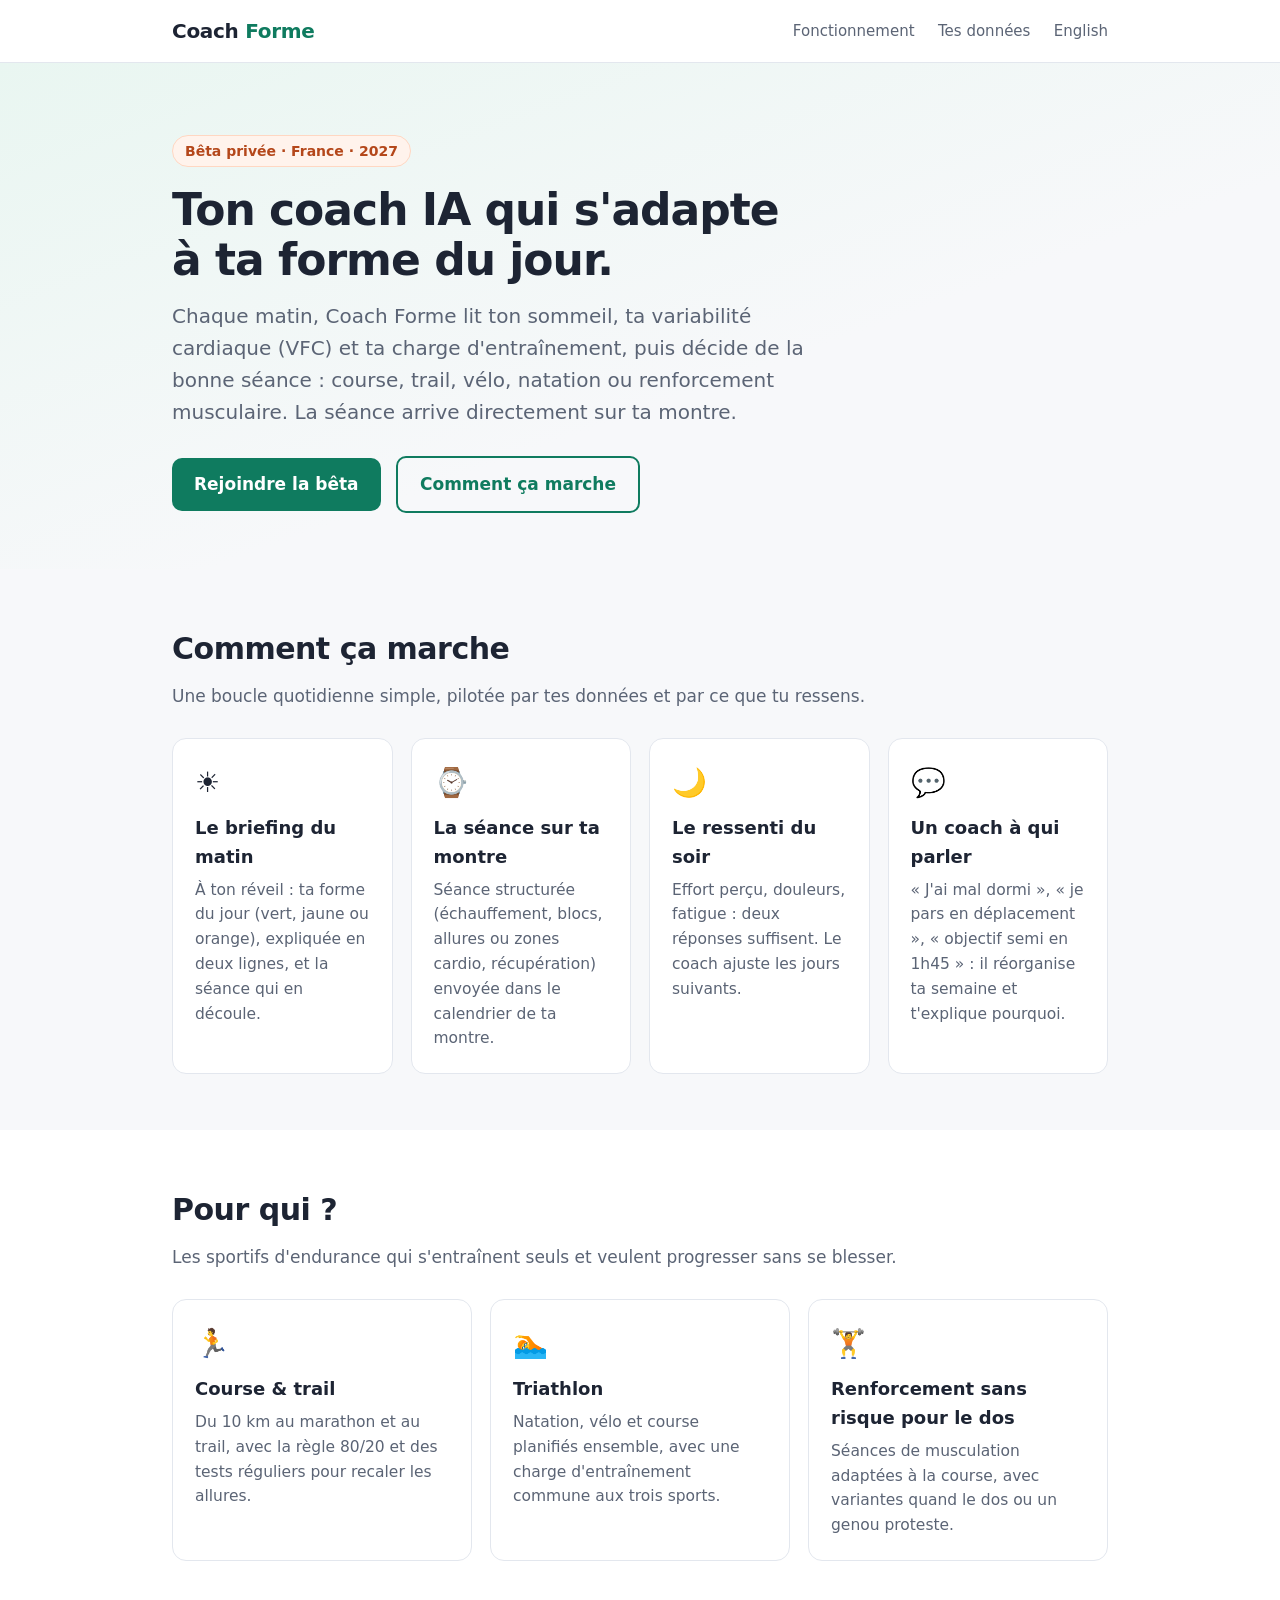
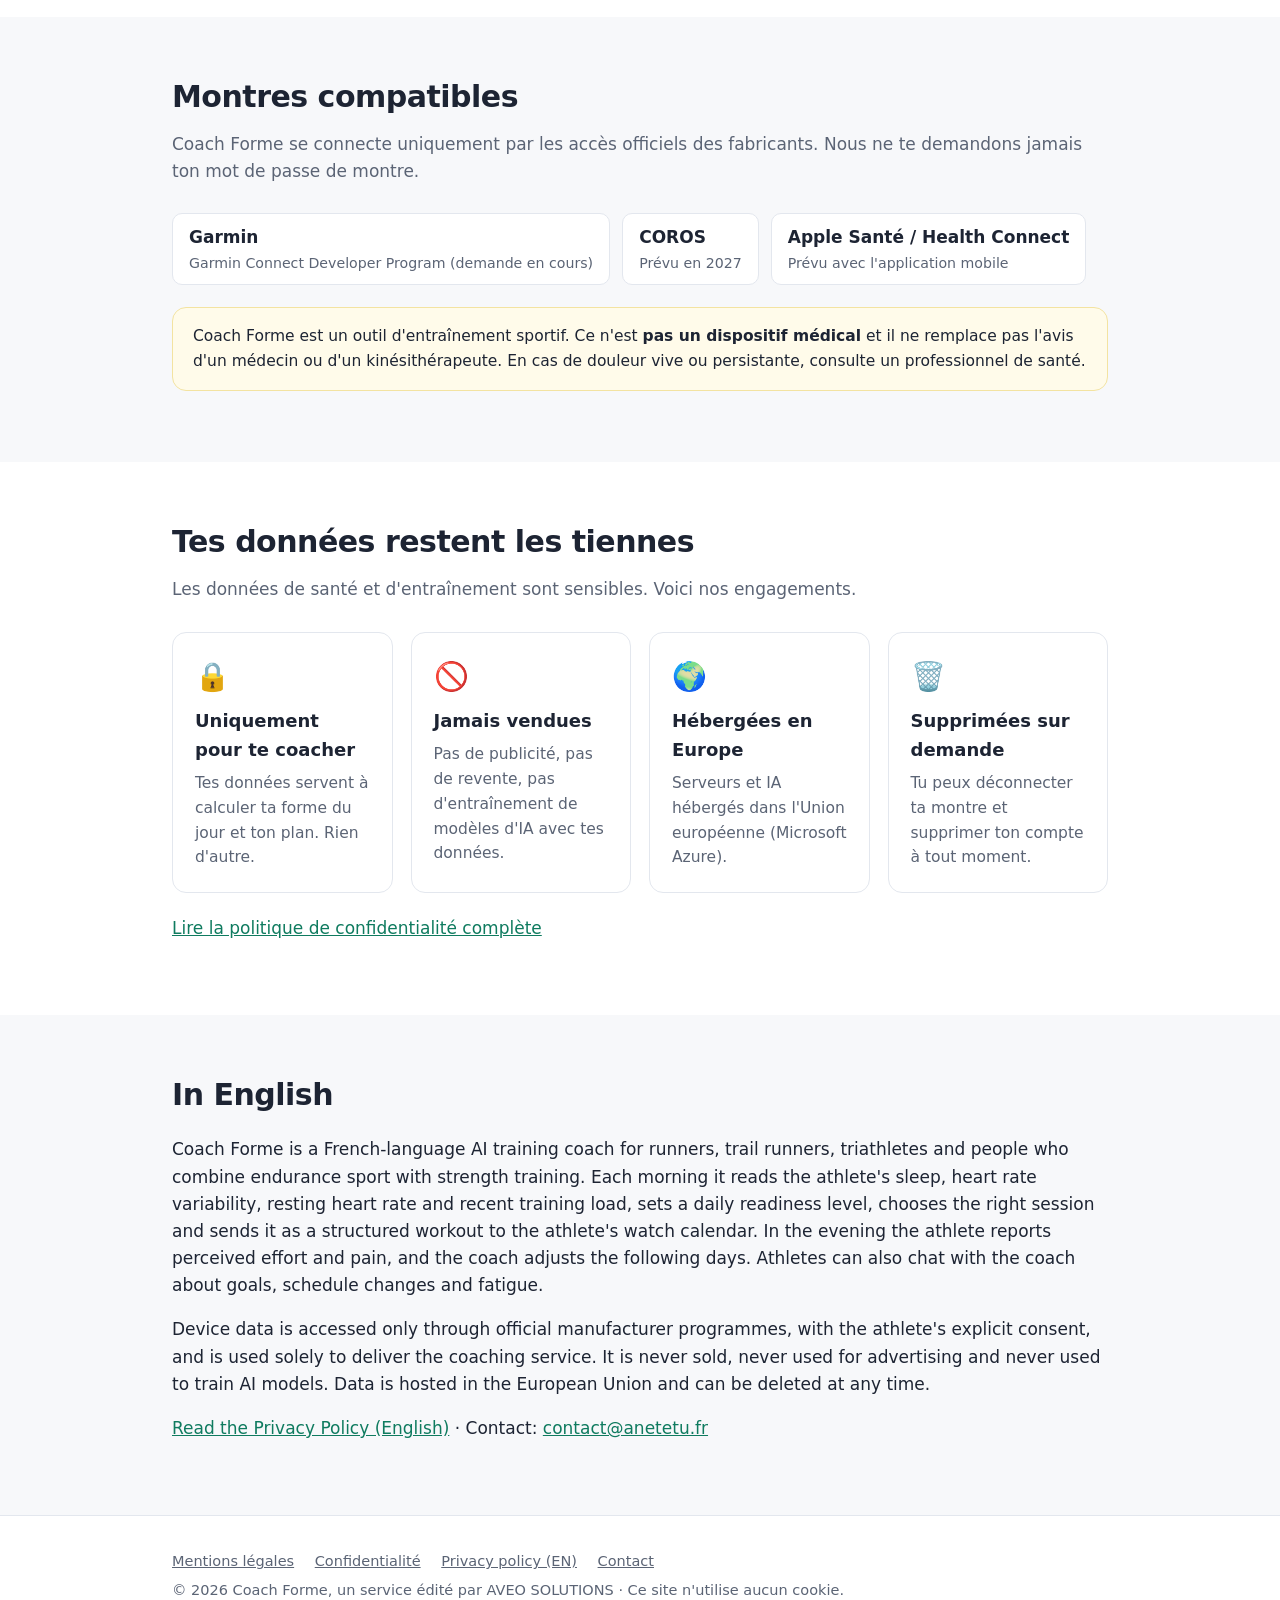
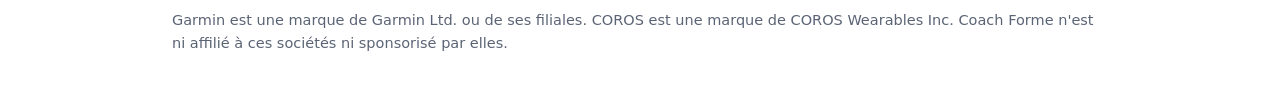
==== index.html @ 78393c91 "Site Coach Forme : accueil, confidentialité FR/EN, mentions légales" ====
<!DOCTYPE html>
<html lang="fr">
<head>
  <meta charset="utf-8">
  <meta name="viewport" content="width=device-width, initial-scale=1">
  <title>Coach Forme – ton coach IA qui s'adapte à ta forme du jour</title>
  <meta name="description" content="Coach Forme est un coach sportif IA en français pour la course, le trail, le triathlon et le renforcement musculaire. Il lit ta récupération chaque matin et adapte ta séance du jour.">
  <link rel="stylesheet" href="styles.css">
  <link rel="icon" href="data:image/svg+xml,%3Csvg xmlns=%22http://www.w3.org/2000/svg%22 viewBox=%220 0 100 100%22%3E%3Ctext y=%22.9em%22 font-size=%2290%22%3E%F0%9F%8F%83%3C/text%3E%3C/svg%3E">
</head>
<body>

<header class="site">
  <div class="wrap">
    <a class="logo" href="index.html">Coach <span>Forme</span></a>
    <nav>
      <a href="#fonctionnement">Fonctionnement</a>
      <a href="#donnees">Tes données</a>
      <a href="#english">English</a>
    </nav>
  </div>
</header>

<div class="hero">
  <div class="wrap">
    <span class="badge">Bêta privée · France · 2027</span>
    <h1>Ton coach IA qui s'adapte<br>à ta forme du jour.</h1>
    <p class="lead">Chaque matin, Coach Forme lit ton sommeil, ta variabilité cardiaque (VFC) et ta charge d'entraînement, puis décide de la bonne séance : course, trail, vélo, natation ou renforcement musculaire. La séance arrive directement sur ta montre.</p>
    <a class="btn" href="mailto:contact@anetetu.fr?subject=B%C3%AAta%20Coach%20Forme">Rejoindre la bêta</a>
    <a class="btn ghost" href="#fonctionnement">Comment ça marche</a>
  </div>
</div>

<section id="fonctionnement">
  <div class="wrap">
    <h2>Comment ça marche</h2>
    <p class="sub">Une boucle quotidienne simple, pilotée par tes données et par ce que tu ressens.</p>
    <div class="grid">
      <div class="card">
        <div class="icon">☀️</div>
        <h3>Le briefing du matin</h3>
        <p>À ton réveil : ta forme du jour (vert, jaune ou orange), expliquée en deux lignes, et la séance qui en découle.</p>
      </div>
      <div class="card">
        <div class="icon">⌚</div>
        <h3>La séance sur ta montre</h3>
        <p>Séance structurée (échauffement, blocs, allures ou zones cardio, récupération) envoyée dans le calendrier de ta montre.</p>
      </div>
      <div class="card">
        <div class="icon">🌙</div>
        <h3>Le ressenti du soir</h3>
        <p>Effort perçu, douleurs, fatigue : deux réponses suffisent. Le coach ajuste les jours suivants.</p>
      </div>
      <div class="card">
        <div class="icon">💬</div>
        <h3>Un coach à qui parler</h3>
        <p>« J'ai mal dormi », « je pars en déplacement », « objectif semi en 1h45 » : il réorganise ta semaine et t'explique pourquoi.</p>
      </div>
    </div>
  </div>
</section>

<section style="background:#fff;">
  <div class="wrap">
    <h2>Pour qui ?</h2>
    <p class="sub">Les sportifs d'endurance qui s'entraînent seuls et veulent progresser sans se blesser.</p>
    <div class="grid">
      <div class="card">
        <div class="icon">🏃</div>
        <h3>Course &amp; trail</h3>
        <p>Du 10 km au marathon et au trail, avec la règle 80/20 et des tests réguliers pour recaler les allures.</p>
      </div>
      <div class="card">
        <div class="icon">🏊</div>
        <h3>Triathlon</h3>
        <p>Natation, vélo et course planifiés ensemble, avec une charge d'entraînement commune aux trois sports.</p>
      </div>
      <div class="card">
        <div class="icon">🏋️</div>
        <h3>Renforcement sans risque pour le dos</h3>
        <p>Séances de musculation adaptées à la course, avec variantes quand le dos ou un genou proteste.</p>
      </div>
    </div>
  </div>
</section>

<section id="montres">
  <div class="wrap">
    <h2>Montres compatibles</h2>
    <p class="sub">Coach Forme se connecte uniquement par les accès officiels des fabricants. Nous ne te demandons jamais ton mot de passe de montre.</p>
    <div class="devices">
      <div class="device">Garmin<small>Garmin Connect Developer Program (demande en cours)</small></div>
      <div class="device">COROS<small>Prévu en 2027</small></div>
      <div class="device">Apple Santé / Health Connect<small>Prévu avec l'application mobile</small></div>
    </div>
    <p style="margin-top:22px;" class="notice">Coach Forme est un outil d'entraînement sportif. Ce n'est <strong>pas un dispositif médical</strong> et il ne remplace pas l'avis d'un médecin ou d'un kinésithérapeute. En cas de douleur vive ou persistante, consulte un professionnel de santé.</p>
  </div>
</section>

<section id="donnees" style="background:#fff;">
  <div class="wrap">
    <h2>Tes données restent les tiennes</h2>
    <p class="sub">Les données de santé et d'entraînement sont sensibles. Voici nos engagements.</p>
    <div class="grid">
      <div class="card">
        <div class="icon">🔒</div>
        <h3>Uniquement pour te coacher</h3>
        <p>Tes données servent à calculer ta forme du jour et ton plan. Rien d'autre.</p>
      </div>
      <div class="card">
        <div class="icon">🚫</div>
        <h3>Jamais vendues</h3>
        <p>Pas de publicité, pas de revente, pas d'entraînement de modèles d'IA avec tes données.</p>
      </div>
      <div class="card">
        <div class="icon">🌍</div>
        <h3>Hébergées en Europe</h3>
        <p>Serveurs et IA hébergés dans l'Union européenne (Microsoft Azure).</p>
      </div>
      <div class="card">
        <div class="icon">🗑️</div>
        <h3>Supprimées sur demande</h3>
        <p>Tu peux déconnecter ta montre et supprimer ton compte à tout moment.</p>
      </div>
    </div>
    <p style="margin-top:22px;"><a href="confidentialite.html">Lire la politique de confidentialité complète</a></p>
  </div>
</section>

<section id="english">
  <div class="wrap">
    <h2>In English</h2>
    <p>Coach Forme is a French-language AI training coach for runners, trail runners, triathletes and people who combine endurance sport with strength training. Each morning it reads the athlete's sleep, heart rate variability, resting heart rate and recent training load, sets a daily readiness level, chooses the right session and sends it as a structured workout to the athlete's watch calendar. In the evening the athlete reports perceived effort and pain, and the coach adjusts the following days. Athletes can also chat with the coach about goals, schedule changes and fatigue.</p>
    <p>Device data is accessed only through official manufacturer programmes, with the athlete's explicit consent, and is used solely to deliver the coaching service. It is never sold, never used for advertising and never used to train AI models. Data is hosted in the European Union and can be deleted at any time.</p>
    <p><a href="privacy.html">Read the Privacy Policy (English)</a> · Contact: <a href="mailto:contact@anetetu.fr">contact@anetetu.fr</a></p>
  </div>
</section>

<footer class="site">
  <div class="wrap">
    <p>
      <a href="mentions-legales.html">Mentions légales</a>
      <a href="confidentialite.html">Confidentialité</a>
      <a href="privacy.html">Privacy policy (EN)</a>
      <a href="mailto:contact@anetetu.fr">Contact</a>
    </p>
    <p>© 2026 Coach Forme, un service édité par AVEO SOLUTIONS · Ce site n'utilise aucun cookie.</p>
    <p>Garmin est une marque de Garmin Ltd. ou de ses filiales. COROS est une marque de COROS Wearables Inc. Coach Forme n'est ni affilié à ces sociétés ni sponsorisé par elles.</p>
  </div>
</footer>

</body>
</html>
---- styles.css ----
:root {
  --bg: #f7f8fa;
  --card: #ffffff;
  --ink: #1d2433;
  --muted: #5b6475;
  --line: #e3e7ee;
  --brand: #0f7b5f;
  --brand-dark: #0a5c47;
  --accent: #ff7a3d;
  --radius: 14px;
}

* { box-sizing: border-box; }

html { scroll-behavior: smooth; }

body {
  margin: 0;
  font-family: system-ui, -apple-system, "Segoe UI", Roboto, "Helvetica Neue", Arial, sans-serif;
  font-size: 17px;
  line-height: 1.6;
  color: var(--ink);
  background: var(--bg);
}

a { color: var(--brand); }
a:hover { color: var(--brand-dark); }

.wrap { max-width: 980px; margin: 0 auto; padding: 0 22px; }

header.site {
  background: var(--card);
  border-bottom: 1px solid var(--line);
  position: sticky;
  top: 0;
  z-index: 10;
}
header.site .wrap {
  display: flex;
  align-items: center;
  justify-content: space-between;
  height: 62px;
}
.logo {
  font-weight: 800;
  font-size: 20px;
  color: var(--ink);
  text-decoration: none;
  letter-spacing: -0.3px;
}
.logo span { color: var(--brand); }
nav a {
  margin-left: 18px;
  font-size: 15px;
  color: var(--muted);
  text-decoration: none;
}
nav a:hover { color: var(--ink); }

.hero {
  padding: 72px 0 56px;
  background: linear-gradient(160deg, #e9f6f1 0%, #f7f8fa 60%);
}
.hero h1 {
  font-size: 44px;
  line-height: 1.12;
  margin: 0 0 16px;
  letter-spacing: -1px;
}
.hero p.lead {
  font-size: 20px;
  color: var(--muted);
  max-width: 680px;
  margin: 0 0 28px;
}
.badge {
  display: inline-block;
  background: #fff3ec;
  color: #b4471a;
  border: 1px solid #ffd7c2;
  border-radius: 999px;
  padding: 4px 12px;
  font-size: 14px;
  font-weight: 600;
  margin-bottom: 18px;
}
.btn {
  display: inline-block;
  background: var(--brand);
  color: #fff;
  padding: 13px 22px;
  border-radius: 10px;
  font-weight: 700;
  text-decoration: none;
}
.btn:hover { background: var(--brand-dark); color: #fff; }
.btn.ghost {
  background: transparent;
  color: var(--brand);
  border: 2px solid var(--brand);
  margin-left: 10px;
}

section { padding: 56px 0; }
section h2 {
  font-size: 30px;
  margin: 0 0 10px;
  letter-spacing: -0.5px;
}
section p.sub { color: var(--muted); margin: 0 0 28px; }

.grid {
  display: grid;
  grid-template-columns: repeat(auto-fit, minmax(210px, 1fr));
  gap: 18px;
}
.card {
  background: var(--card);
  border: 1px solid var(--line);
  border-radius: var(--radius);
  padding: 22px;
}
.card .icon { font-size: 28px; }
.card h3 { margin: 8px 0 6px; font-size: 18px; }
.card p { margin: 0; color: var(--muted); font-size: 15.5px; }

.devices { display: flex; flex-wrap: wrap; gap: 12px; }
.device {
  background: var(--card);
  border: 1px solid var(--line);
  border-radius: 10px;
  padding: 10px 16px;
  font-weight: 600;
}
.device small { display: block; font-weight: 400; color: var(--muted); }

.notice {
  background: #fffbea;
  border: 1px solid #f3e3a1;
  border-radius: var(--radius);
  padding: 16px 20px;
  font-size: 15.5px;
}

footer.site {
  border-top: 1px solid var(--line);
  background: var(--card);
  padding: 28px 0;
  font-size: 14.5px;
  color: var(--muted);
}
footer.site a { color: var(--muted); margin-right: 16px; }
footer.site p { margin: 6px 0; }

/* Legal pages */
.legal { background: var(--card); }
.legal .wrap { max-width: 820px; }
.legal h1 { font-size: 34px; margin: 40px 0 6px; letter-spacing: -0.5px; }
.legal .updated { color: var(--muted); margin: 0 0 26px; }
.legal h2 { font-size: 22px; margin: 34px 0 10px; }
.legal h3 { font-size: 18px; margin: 22px 0 8px; }
.legal table {
  width: 100%;
  border-collapse: collapse;
  margin: 12px 0 18px;
  font-size: 15px;
}
.legal th, .legal td {
  border: 1px solid var(--line);
  padding: 9px 11px;
  text-align: left;
  vertical-align: top;
}
.legal th { background: #f1f4f8; }
.legal .toc {
  background: #f7f8fa;
  border: 1px solid var(--line);
  border-radius: var(--radius);
  padding: 14px 22px;
  font-size: 15.5px;
}
.legal .toc ol { margin: 6px 0; padding-left: 20px; }

.todo {
  background: #fff2a8;
  border-radius: 4px;
  padding: 0 4px;
  font-weight: 600;
}

@media (max-width: 640px) {
  .hero h1 { font-size: 32px; }
  .hero p.lead { font-size: 18px; }
  nav a { margin-left: 12px; font-size: 14px; }
  .btn.ghost { margin: 10px 0 0; }
}
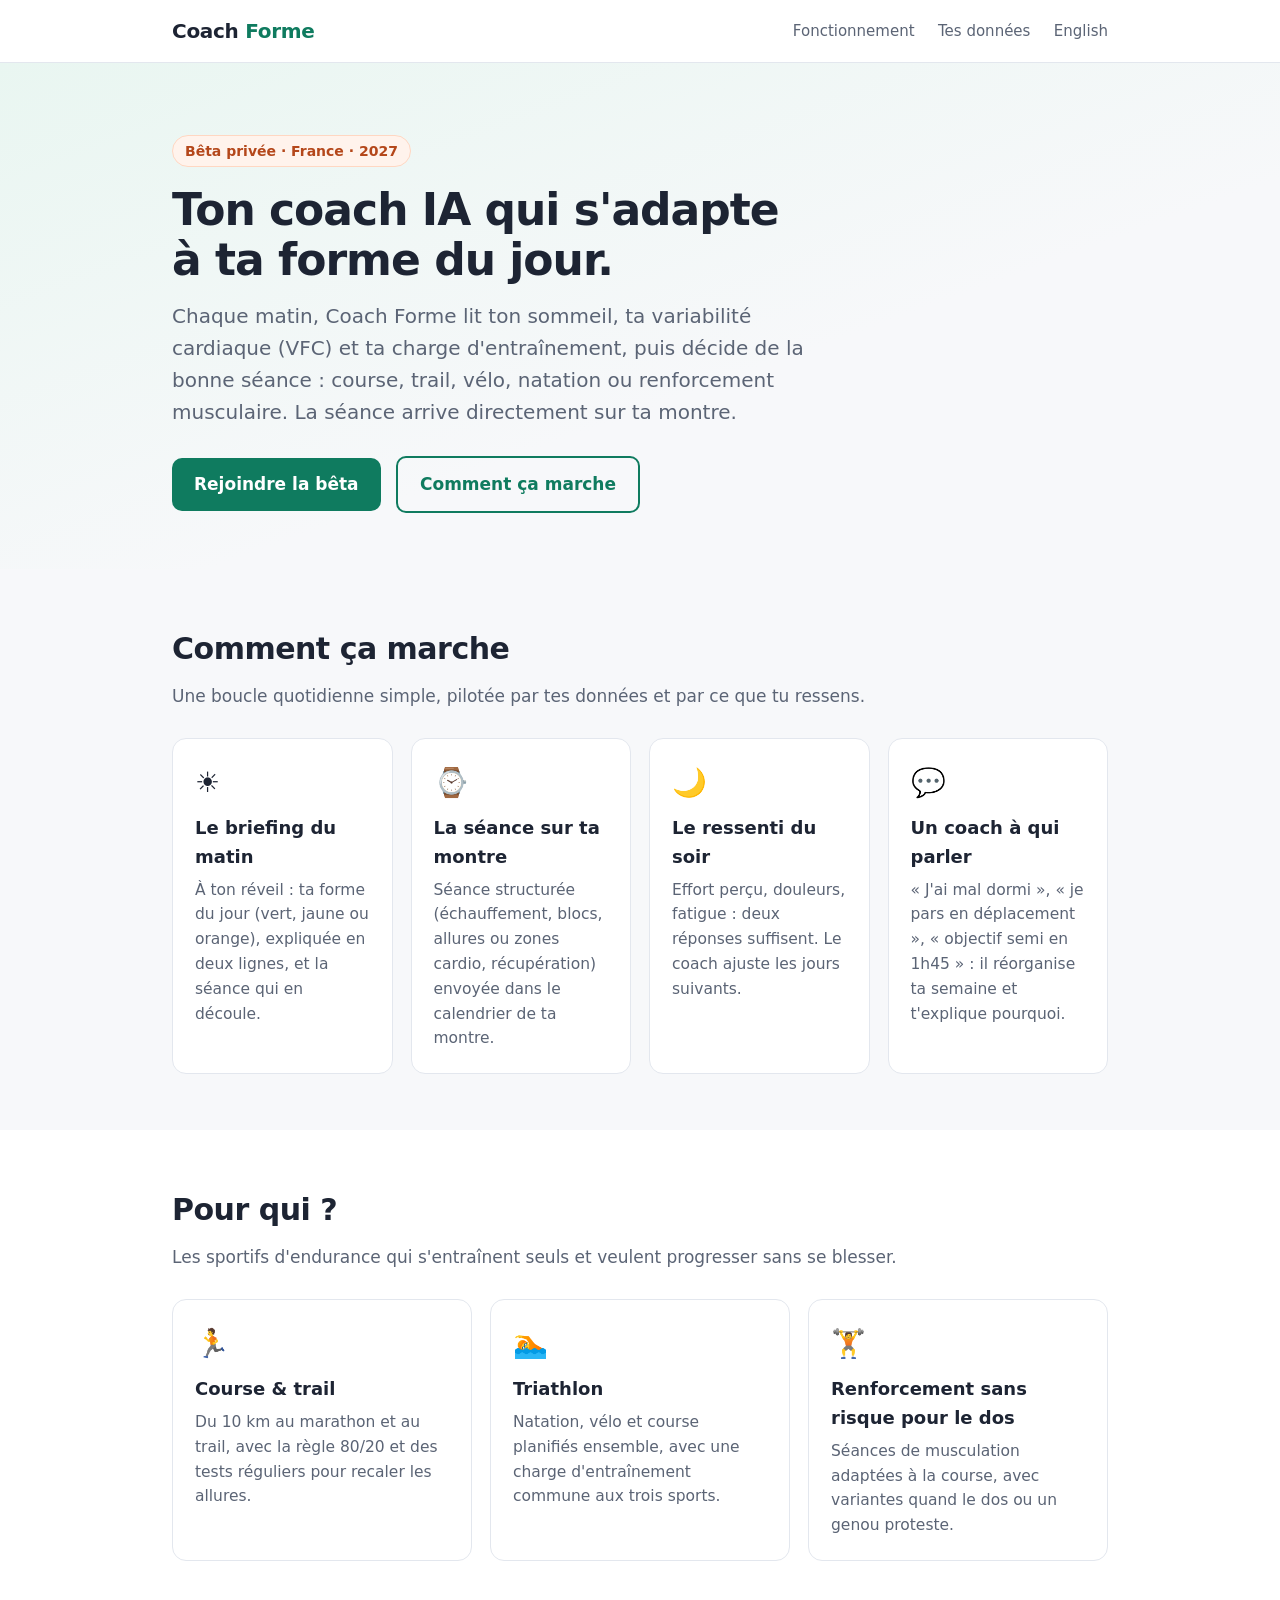
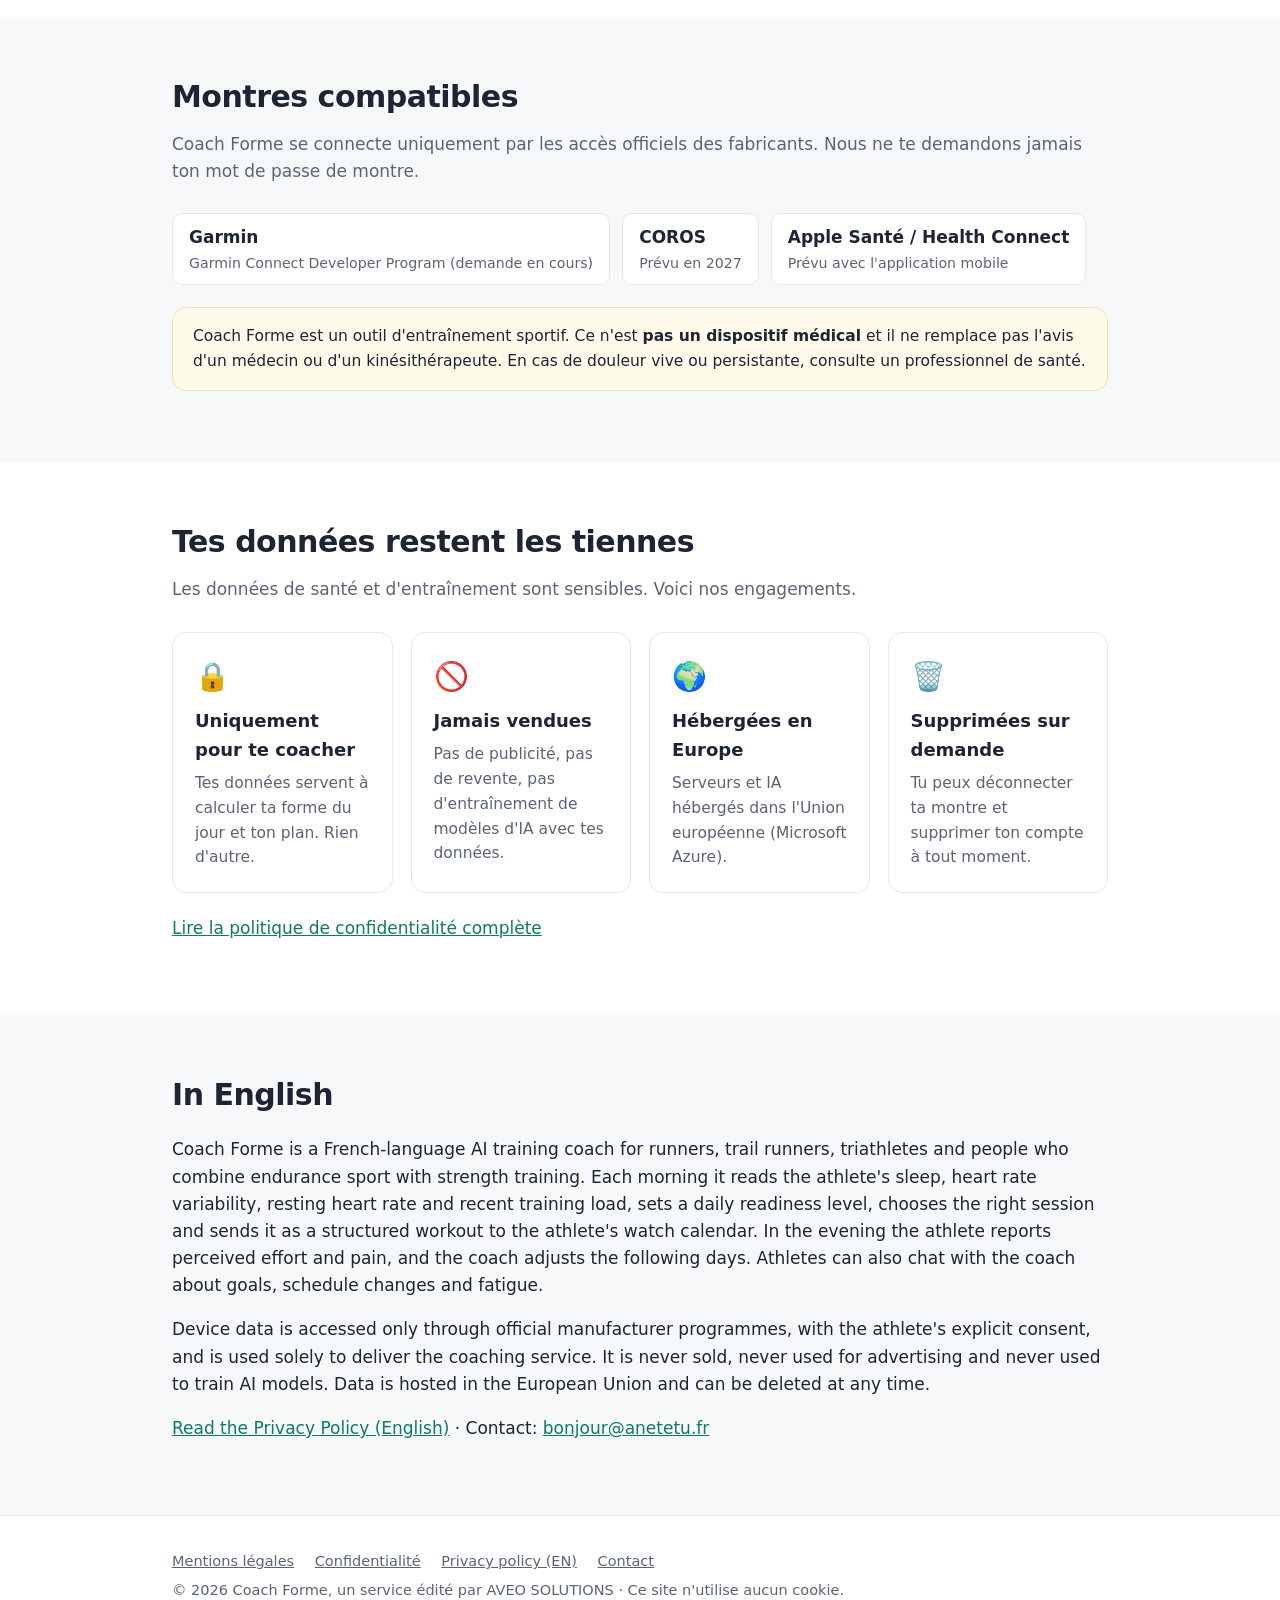
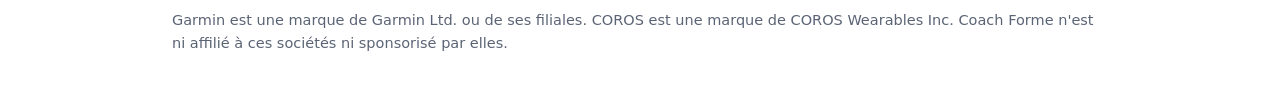
==== commit 834c6a48: "Adresse de contact : bonjour@anetetu.fr" ====
--- a/index.html
+++ b/index.html
@@ -26,7 +26,7 @@
     <span class="badge">Bêta privée · France · 2027</span>
     <h1>Ton coach IA qui s'adapte<br>à ta forme du jour.</h1>
     <p class="lead">Chaque matin, Coach Forme lit ton sommeil, ta variabilité cardiaque (VFC) et ta charge d'entraînement, puis décide de la bonne séance : course, trail, vélo, natation ou renforcement musculaire. La séance arrive directement sur ta montre.</p>
-    <a class="btn" href="mailto:contact@anetetu.fr?subject=B%C3%AAta%20Coach%20Forme">Rejoindre la bêta</a>
+    <a class="btn" href="mailto:bonjour@anetetu.fr?subject=B%C3%AAta%20Coach%20Forme">Rejoindre la bêta</a>
     <a class="btn ghost" href="#fonctionnement">Comment ça marche</a>
   </div>
 </div>
@@ -132,7 +132,7 @@
     <h2>In English</h2>
     <p>Coach Forme is a French-language AI training coach for runners, trail runners, triathletes and people who combine endurance sport with strength training. Each morning it reads the athlete's sleep, heart rate variability, resting heart rate and recent training load, sets a daily readiness level, chooses the right session and sends it as a structured workout to the athlete's watch calendar. In the evening the athlete reports perceived effort and pain, and the coach adjusts the following days. Athletes can also chat with the coach about goals, schedule changes and fatigue.</p>
     <p>Device data is accessed only through official manufacturer programmes, with the athlete's explicit consent, and is used solely to deliver the coaching service. It is never sold, never used for advertising and never used to train AI models. Data is hosted in the European Union and can be deleted at any time.</p>
-    <p><a href="privacy.html">Read the Privacy Policy (English)</a> · Contact: <a href="mailto:contact@anetetu.fr">contact@anetetu.fr</a></p>
+    <p><a href="privacy.html">Read the Privacy Policy (English)</a> · Contact: <a href="mailto:bonjour@anetetu.fr">bonjour@anetetu.fr</a></p>
   </div>
 </section>
 
@@ -142,7 +142,7 @@
       <a href="mentions-legales.html">Mentions légales</a>
       <a href="confidentialite.html">Confidentialité</a>
       <a href="privacy.html">Privacy policy (EN)</a>
-      <a href="mailto:contact@anetetu.fr">Contact</a>
+      <a href="mailto:bonjour@anetetu.fr">Contact</a>
     </p>
     <p>© 2026 Coach Forme, un service édité par AVEO SOLUTIONS · Ce site n'utilise aucun cookie.</p>
     <p>Garmin est une marque de Garmin Ltd. ou de ses filiales. COROS est une marque de COROS Wearables Inc. Coach Forme n'est ni affilié à ces sociétés ni sponsorisé par elles.</p>
